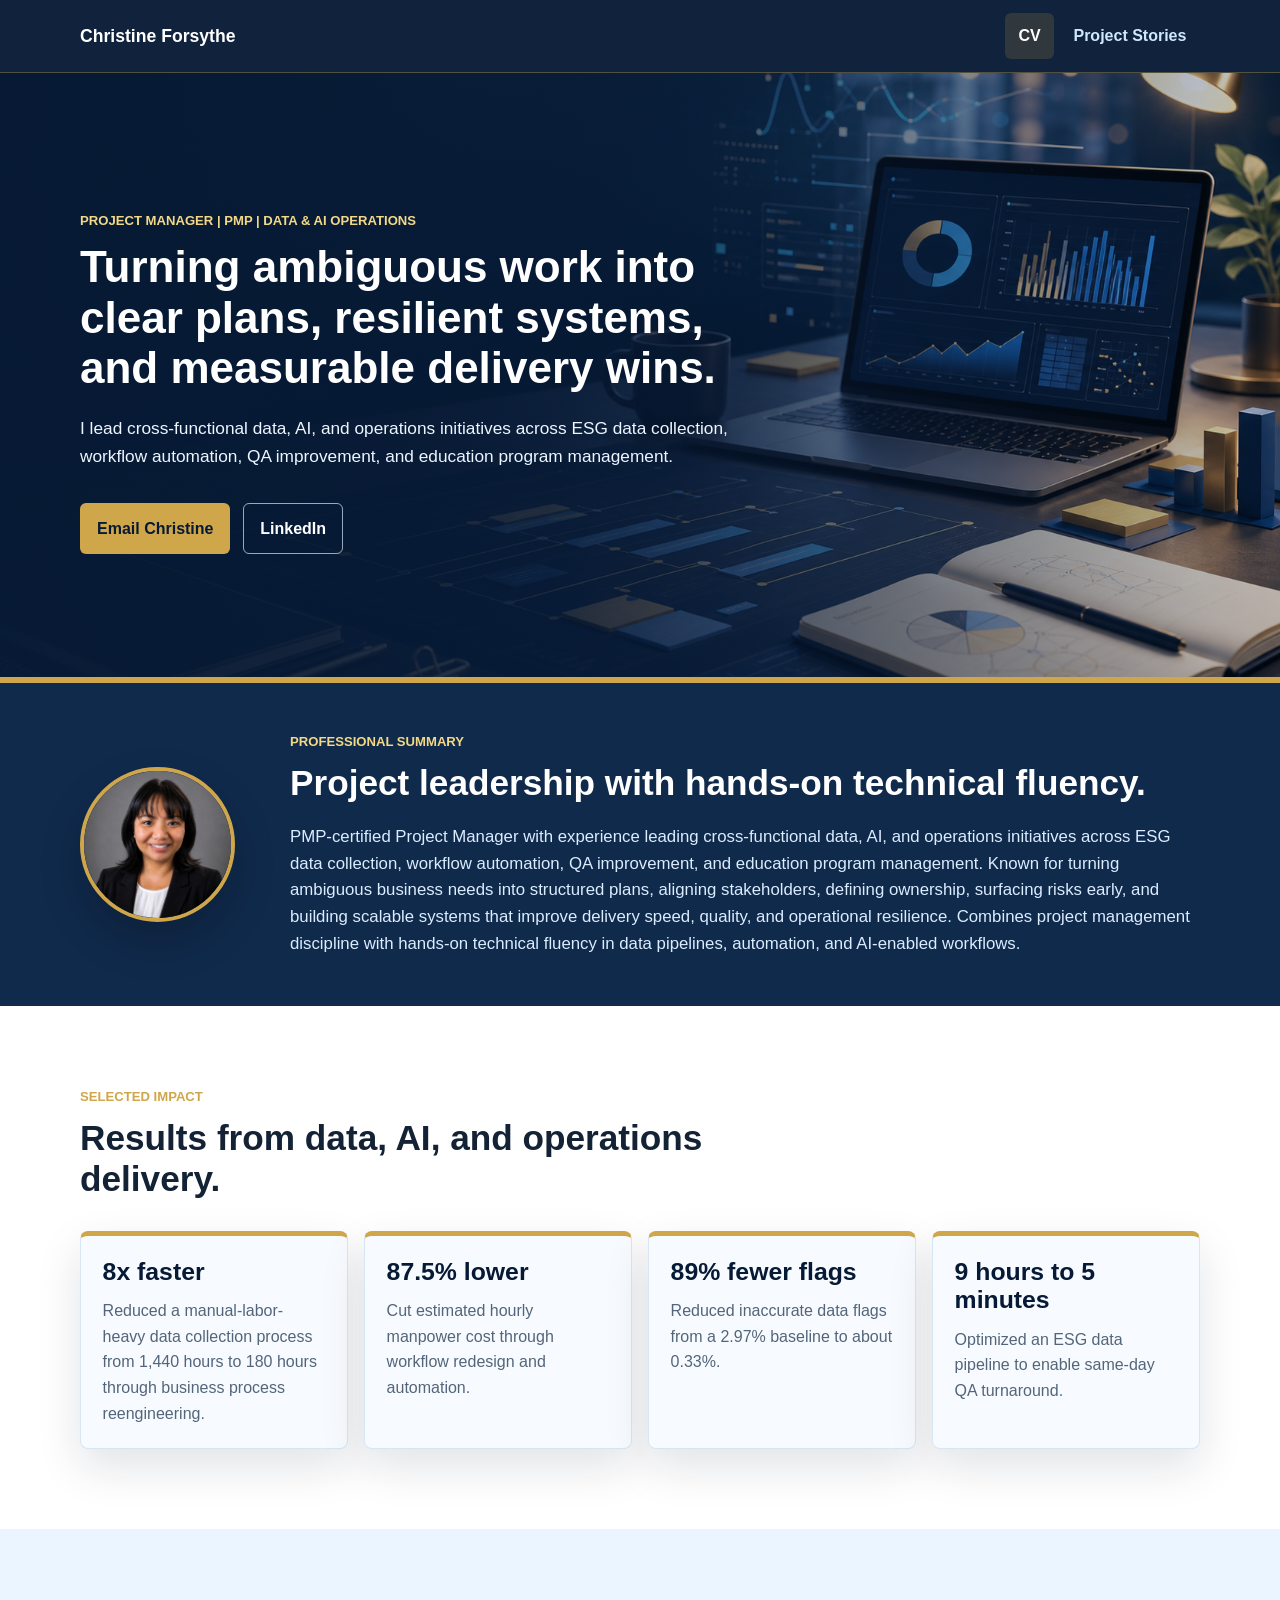
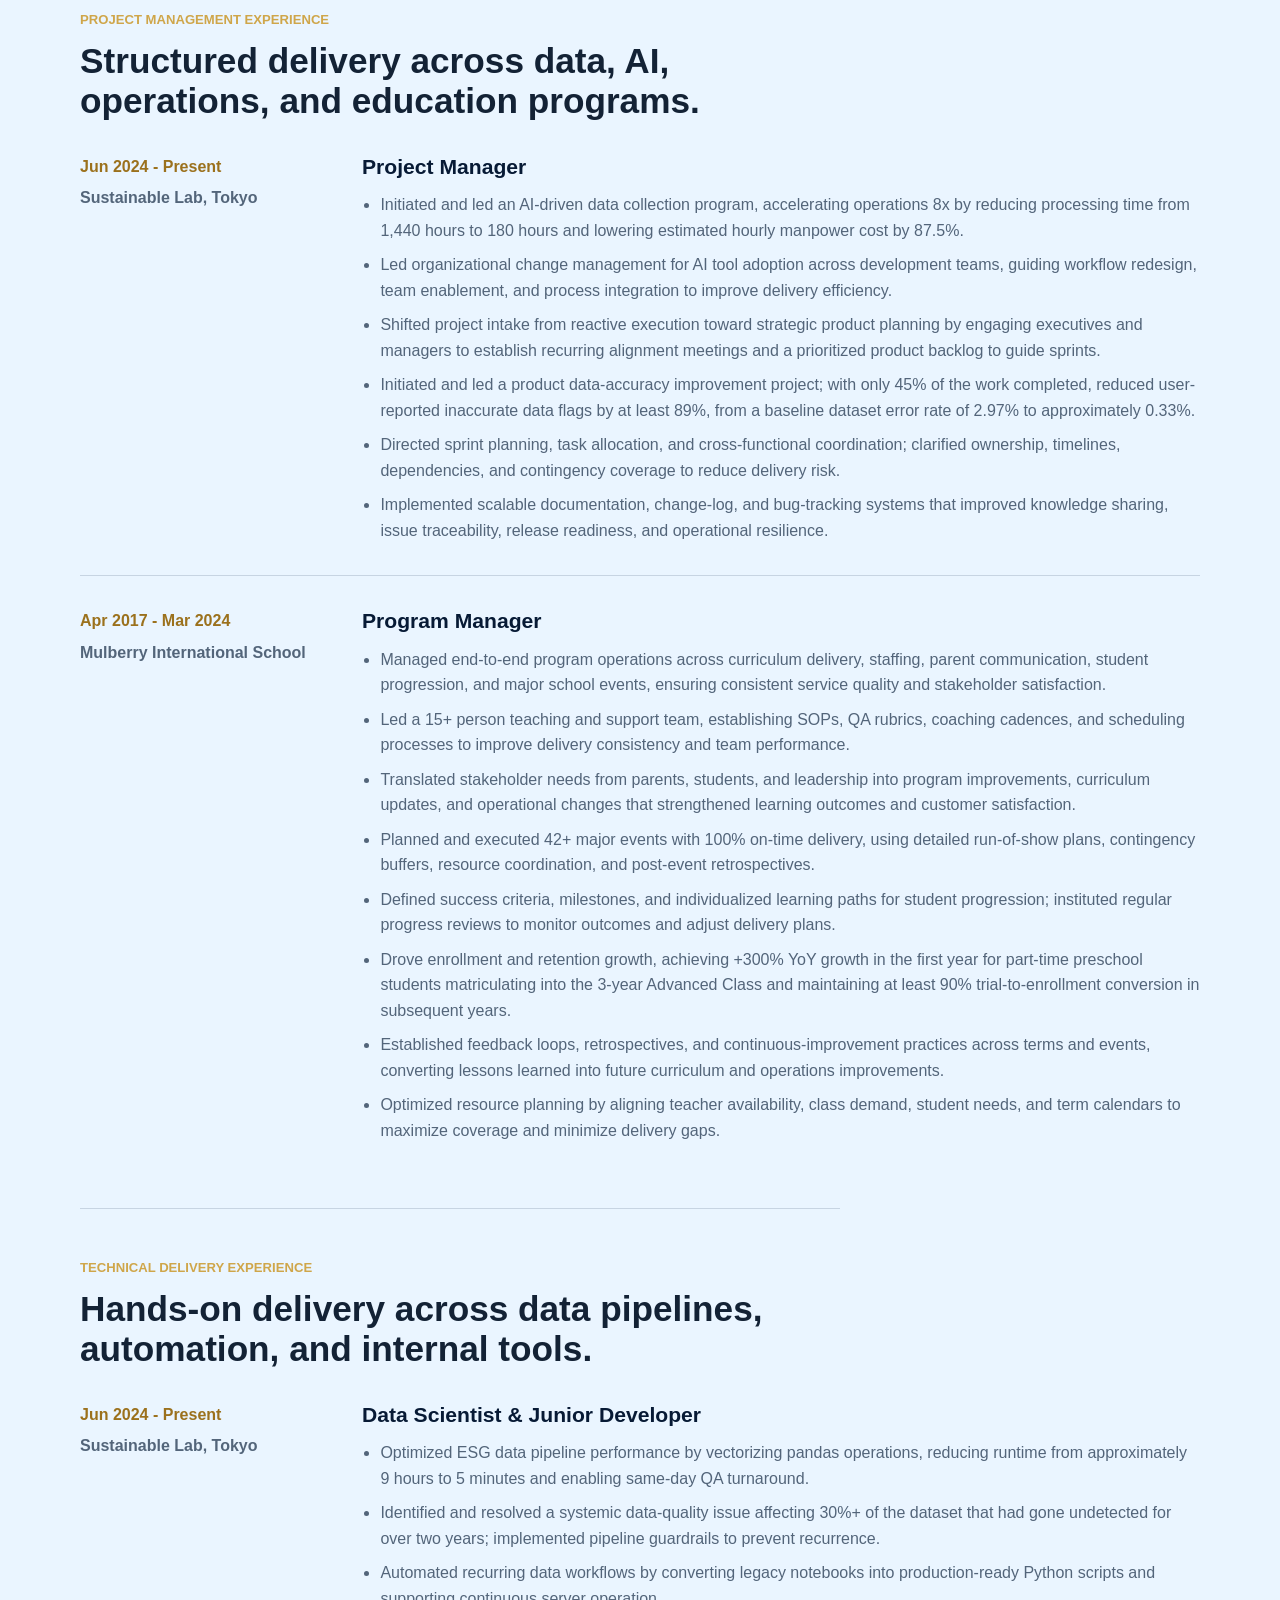
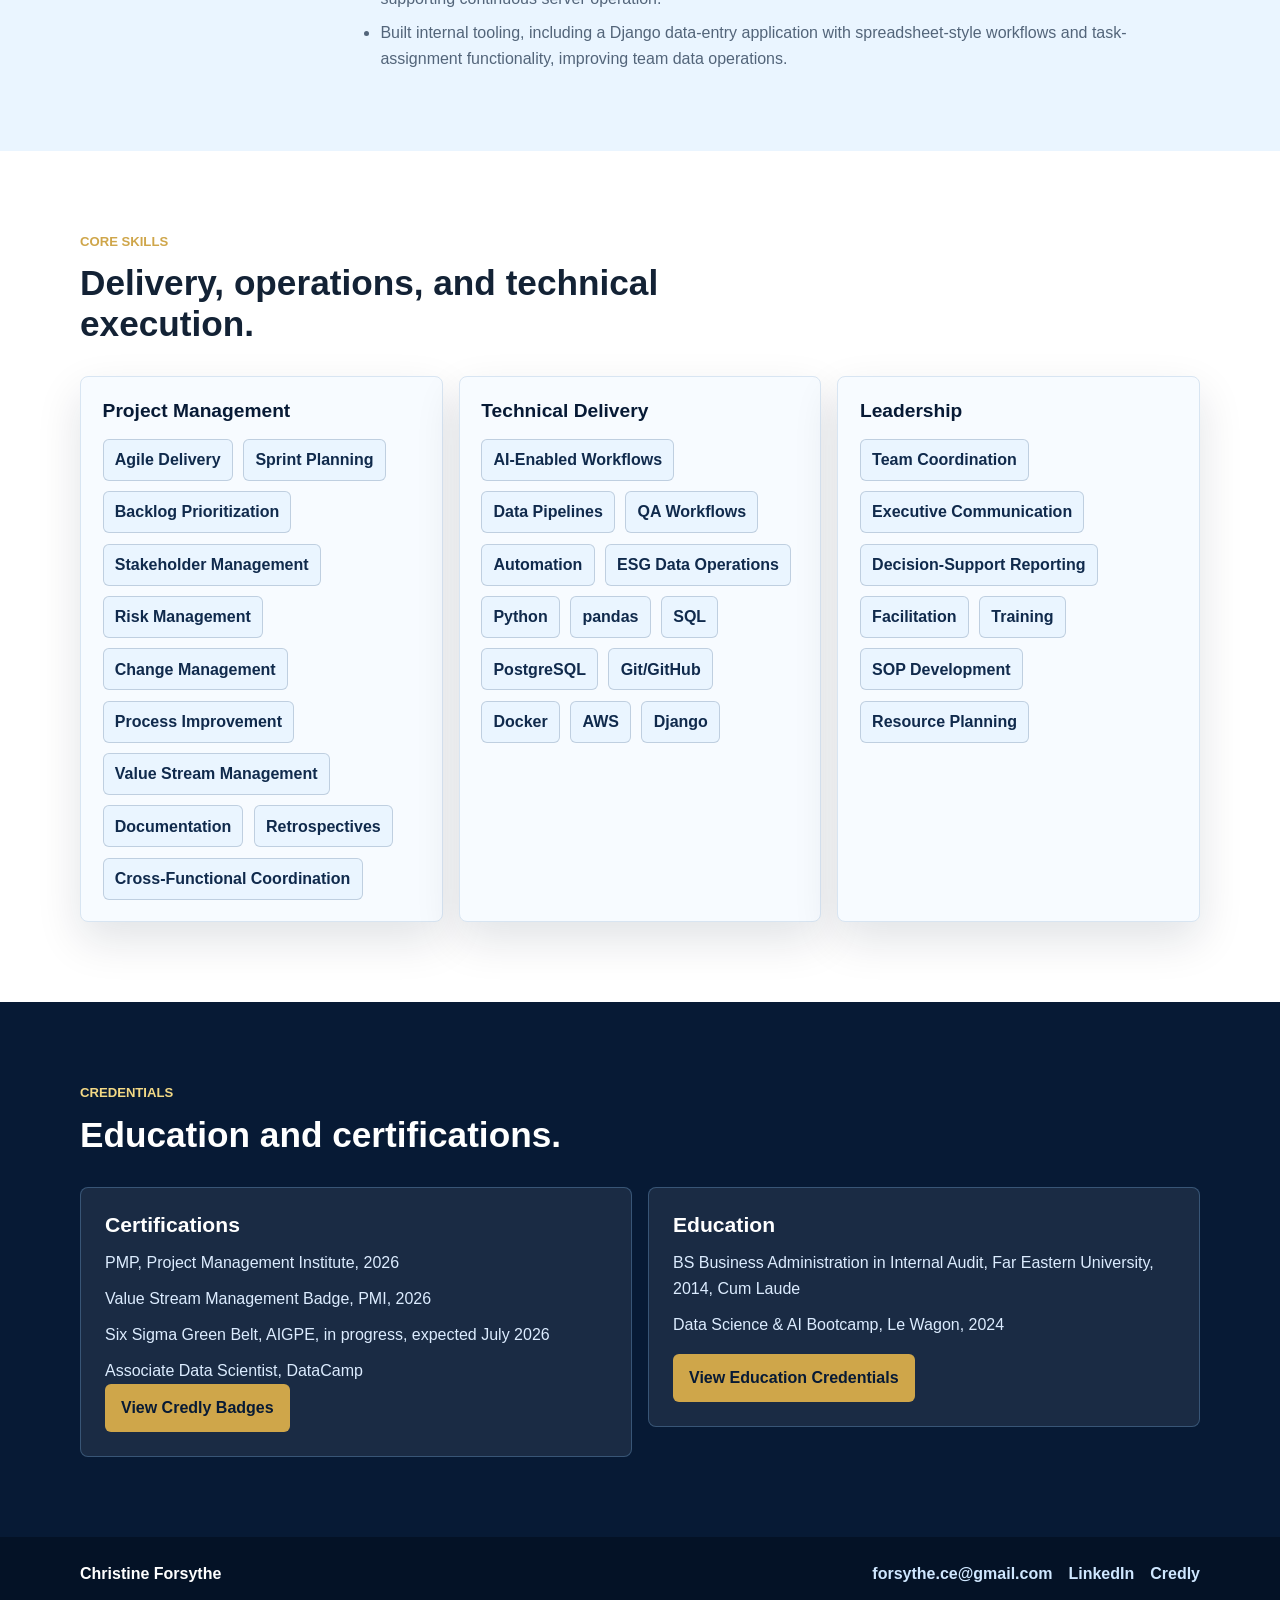
==== index.html @ 256f0108 "Add portfolio site" ====
<!doctype html>
<html lang="en">
  <head>
    <meta charset="utf-8">
    <meta name="viewport" content="width=device-width, initial-scale=1">
    <title>Christine Forsythe | Project Manager</title>
    <meta
      name="description"
      content="Christine Forsythe is a PMP-certified Project Manager focused on data, AI operations, process improvement, and cross-functional delivery."
    >
    <link rel="stylesheet" href="styles.css">
  </head>
  <body>
    <a class="skip-link" href="#main">Skip to content</a>

    <header class="site-header">
      <nav class="nav-shell" aria-label="Primary navigation">
        <a class="brand" href="index.html">Christine Forsythe</a>
        <div class="nav-links">
          <a href="index.html" aria-current="page">CV</a>
          <a href="stories.html">Project Stories</a>
        </div>
      </nav>
    </header>

    <main id="main">
      <section class="hero hero-home" aria-label="Christine Forsythe portfolio introduction">
        <div class="hero-content">
          <p class="eyebrow">Project Manager | PMP | Data &amp; AI Operations</p>
          <h1>Turning ambiguous work into clear plans, resilient systems, and measurable delivery wins.</h1>
          <p class="hero-copy">
            I lead cross-functional data, AI, and operations initiatives across ESG data collection,
            workflow automation, QA improvement, and education program management.
          </p>
          <div class="hero-actions" aria-label="Contact links">
            <a class="button button-gold" href="https://mail.google.com/mail/?view=cm&amp;fs=1&amp;to=forsythe.ce@gmail.com" target="_blank" rel="noopener">Email Christine</a>
            <a class="button button-light" href="https://www.linkedin.com/in/christine-forsythe" target="_blank" rel="noopener">LinkedIn</a>
          </div>
        </div>
      </section>

      <section class="summary-band">
        <div class="section-inner summary-grid">
          <div class="profile-photo-wrap">
            <img
              class="profile-photo"
              src="assets/christine-forsythe-headshot.jpg"
              alt="Christine Forsythe headshot"
              width="1200"
              height="1200"
            >
          </div>
          <div>
            <p class="section-kicker">Professional Summary</p>
            <h2>Project leadership with hands-on technical fluency.</h2>
          </div>
          <p>
            PMP-certified Project Manager with experience leading cross-functional data, AI, and
            operations initiatives across ESG data collection, workflow automation, QA improvement,
            and education program management. Known for turning ambiguous business needs into
            structured plans, aligning stakeholders, defining ownership, surfacing risks early, and
            building scalable systems that improve delivery speed, quality, and operational
            resilience. Combines project management discipline with hands-on technical fluency in
            data pipelines, automation, and AI-enabled workflows.
          </p>
        </div>
      </section>

      <section class="section-block" aria-labelledby="impact-heading">
        <div class="section-inner">
          <div class="section-heading">
            <p class="section-kicker">Selected Impact</p>
            <h2 id="impact-heading">Results from data, AI, and operations delivery.</h2>
          </div>

          <dl class="metric-grid">
            <div class="metric-card">
              <dt>8x faster</dt>
              <dd>Reduced a manual-labor-heavy data collection process from 1,440 hours to 180 hours through business process reengineering.</dd>
            </div>
            <div class="metric-card">
              <dt>87.5% lower</dt>
              <dd>Cut estimated hourly manpower cost through workflow redesign and automation.</dd>
            </div>
            <div class="metric-card">
              <dt>89% fewer flags</dt>
              <dd>Reduced inaccurate data flags from a 2.97% baseline to about 0.33%.</dd>
            </div>
            <div class="metric-card">
              <dt>9 hours to 5 minutes</dt>
              <dd>Optimized an ESG data pipeline to enable same-day QA turnaround.</dd>
            </div>
          </dl>
        </div>
      </section>

      <section class="section-block section-blue" aria-labelledby="project-management-experience-heading">
        <div class="section-inner">
          <div class="section-heading">
            <p class="section-kicker">Project Management Experience</p>
            <h2 id="project-management-experience-heading">Structured delivery across data, AI, operations, and education programs.</h2>
          </div>

          <div class="timeline">
            <article class="role">
              <div class="role-meta">
                <p>Jun 2024 - Present</p>
                <span>Sustainable Lab, Tokyo</span>
              </div>
              <div class="role-body">
                <h3>Project Manager</h3>
                <ul>
                  <li>Initiated and led an AI-driven data collection program, accelerating operations 8x by reducing processing time from 1,440 hours to 180 hours and lowering estimated hourly manpower cost by 87.5%.</li>
                  <li>Led organizational change management for AI tool adoption across development teams, guiding workflow redesign, team enablement, and process integration to improve delivery efficiency.</li>
                  <li>Shifted project intake from reactive execution toward strategic product planning by engaging executives and managers to establish recurring alignment meetings and a prioritized product backlog to guide sprints.</li>
                  <li>Initiated and led a product data-accuracy improvement project; with only 45% of the work completed, reduced user-reported inaccurate data flags by at least 89%, from a baseline dataset error rate of 2.97% to approximately 0.33%.</li>
                  <li>Directed sprint planning, task allocation, and cross-functional coordination; clarified ownership, timelines, dependencies, and contingency coverage to reduce delivery risk.</li>
                  <li>Implemented scalable documentation, change-log, and bug-tracking systems that improved knowledge sharing, issue traceability, release readiness, and operational resilience.</li>
                </ul>
              </div>
            </article>

            <article class="role">
              <div class="role-meta">
                <p>Apr 2017 - Mar 2024</p>
                <span>Mulberry International School</span>
              </div>
              <div class="role-body">
                <h3>Program Manager</h3>
                <ul>
                  <li>Managed end-to-end program operations across curriculum delivery, staffing, parent communication, student progression, and major school events, ensuring consistent service quality and stakeholder satisfaction.</li>
                  <li>Led a 15+ person teaching and support team, establishing SOPs, QA rubrics, coaching cadences, and scheduling processes to improve delivery consistency and team performance.</li>
                  <li>Translated stakeholder needs from parents, students, and leadership into program improvements, curriculum updates, and operational changes that strengthened learning outcomes and customer satisfaction.</li>
                  <li>Planned and executed 42+ major events with 100% on-time delivery, using detailed run-of-show plans, contingency buffers, resource coordination, and post-event retrospectives.</li>
                  <li>Defined success criteria, milestones, and individualized learning paths for student progression; instituted regular progress reviews to monitor outcomes and adjust delivery plans.</li>
                  <li>Drove enrollment and retention growth, achieving +300% YoY growth in the first year for part-time preschool students matriculating into the 3-year Advanced Class and maintaining at least 90% trial-to-enrollment conversion in subsequent years.</li>
                  <li>Established feedback loops, retrospectives, and continuous-improvement practices across terms and events, converting lessons learned into future curriculum and operations improvements.</li>
                  <li>Optimized resource planning by aligning teacher availability, class demand, student needs, and term calendars to maximize coverage and minimize delivery gaps.</li>
                </ul>
              </div>
            </article>
          </div>

          <div class="section-heading experience-subheading">
            <p class="section-kicker">Technical Delivery Experience</p>
            <h2 id="technical-delivery-experience-heading">Hands-on delivery across data pipelines, automation, and internal tools.</h2>
          </div>

          <div class="timeline">
            <article class="role">
              <div class="role-meta">
                <p>Jun 2024 - Present</p>
                <span>Sustainable Lab, Tokyo</span>
              </div>
              <div class="role-body">
                <h3>Data Scientist &amp; Junior Developer</h3>
                <ul>
                  <li>Optimized ESG data pipeline performance by vectorizing pandas operations, reducing runtime from approximately 9 hours to 5 minutes and enabling same-day QA turnaround.</li>
                  <li>Identified and resolved a systemic data-quality issue affecting 30%+ of the dataset that had gone undetected for over two years; implemented pipeline guardrails to prevent recurrence.</li>
                  <li>Automated recurring data workflows by converting legacy notebooks into production-ready Python scripts and supporting continuous server operation.</li>
                  <li>Built internal tooling, including a Django data-entry application with spreadsheet-style workflows and task-assignment functionality, improving team data operations.</li>
                </ul>
              </div>
            </article>
          </div>
        </div>
      </section>

      <section class="section-block" aria-labelledby="skills-heading">
        <div class="section-inner">
          <div class="section-heading">
            <p class="section-kicker">Core Skills</p>
            <h2 id="skills-heading">Delivery, operations, and technical execution.</h2>
          </div>

          <div class="skill-category-grid">
            <article class="skill-category">
              <h3>Project Management</h3>
              <div class="skill-cloud" aria-label="Project management skills">
                <span>Agile Delivery</span>
                <span>Sprint Planning</span>
                <span>Backlog Prioritization</span>
                <span>Stakeholder Management</span>
                <span>Risk Management</span>
                <span>Change Management</span>
                <span>Process Improvement</span>
                <span>Value Stream Management</span>
                <span>Documentation</span>
                <span>Retrospectives</span>
                <span>Cross-Functional Coordination</span>
              </div>
            </article>

            <article class="skill-category">
              <h3>Technical Delivery</h3>
              <div class="skill-cloud" aria-label="Technical delivery skills">
                <span>AI-Enabled Workflows</span>
                <span>Data Pipelines</span>
                <span>QA Workflows</span>
                <span>Automation</span>
                <span>ESG Data Operations</span>
                <span>Python</span>
                <span>pandas</span>
                <span>SQL</span>
                <span>PostgreSQL</span>
                <span>Git/GitHub</span>
                <span>Docker</span>
                <span>AWS</span>
                <span>Django</span>
              </div>
            </article>

            <article class="skill-category">
              <h3>Leadership</h3>
              <div class="skill-cloud" aria-label="Leadership skills">
                <span>Team Coordination</span>
                <span>Executive Communication</span>
                <span>Decision-Support Reporting</span>
                <span>Facilitation</span>
                <span>Training</span>
                <span>SOP Development</span>
                <span>Resource Planning</span>
              </div>
            </article>
          </div>
        </div>
      </section>

      <section class="section-block credentials" aria-labelledby="credentials-heading">
        <div class="section-inner">
          <div class="section-heading">
            <p class="section-kicker">Credentials</p>
            <h2 id="credentials-heading">Education and certifications.</h2>
          </div>
          <div class="credential-grid">
            <article>
              <h3>Certifications</h3>
              <p>PMP, Project Management Institute, 2026</p>
              <p>Value Stream Management Badge, PMI, 2026</p>
              <p>Six Sigma Green Belt, AIGPE, in progress, expected July 2026</p>
              <p>Associate Data Scientist, DataCamp</p>
              <a class="credential-action" href="https://www.credly.com/users/christine-elizabeth-forsythe/badges#credly">View Credly Badges</a>
            </article>
            <article>
              <h3>Education</h3>
              <p>BS Business Administration in Internal Audit, Far Eastern University, 2014, Cum Laude</p>
              <p>Data Science &amp; AI Bootcamp, Le Wagon, 2024</p>

              <details class="credential-documents">
                <summary>View Education Credentials</summary>
                <div class="credential-document-grid">
                  <article class="credential-document">
                    <h3>Far Eastern University Diploma</h3>
                    <img
                      class="credential-image"
                      src="assets/education/far-eastern-university-diploma.jpg"
                      alt="Far Eastern University diploma"
                    >
                    <a href="assets/education/far-eastern-university-diploma.pdf">Open university diploma</a>
                  </article>
                  <article class="credential-document">
                    <h3>Le Wagon Diploma</h3>
                    <img
                      class="credential-image"
                      src="assets/education/le-wagon-diploma.jpg"
                      alt="Le Wagon diploma"
                    >
                    <a href="assets/education/le-wagon-diploma.jpg">Open Le Wagon diploma</a>
                  </article>
                </div>
              </details>
            </article>
          </div>
        </div>
      </section>
    </main>

    <footer class="site-footer">
      <div class="section-inner footer-inner">
        <p>Christine Forsythe</p>
        <div>
          <a href="https://mail.google.com/mail/?view=cm&amp;fs=1&amp;to=forsythe.ce@gmail.com" target="_blank" rel="noopener">forsythe.ce@gmail.com</a>
          <a href="https://www.linkedin.com/in/christine-forsythe" target="_blank" rel="noopener">LinkedIn</a>
          <a href="https://www.credly.com/users/christine-elizabeth-forsythe/badges#credly" target="_blank" rel="noopener">Credly</a>
        </div>
      </div>
    </footer>
  </body>
</html>
---- styles.css ----
:root {
  --navy: #071a35;
  --navy-2: #102a4c;
  --navy-3: #173a63;
  --blue: #cfe7ff;
  --blue-2: #eaf5ff;
  --blue-3: #7fb7e8;
  --gold: #cfa64a;
  --gold-dark: #9b711d;
  --gold-2: #f3d985;
  --ink: #132235;
  --muted: #53657a;
  --line: #d8e5f2;
  --paper: #f7fbff;
  --white: #ffffff;
  --shadow: 0 18px 45px rgba(7, 26, 53, 0.12);
}

* {
  box-sizing: border-box;
}

html {
  scroll-behavior: smooth;
}

body {
  margin: 0;
  background: var(--paper);
  color: var(--ink);
  font-family: "Segoe UI", Arial, sans-serif;
  line-height: 1.6;
}

a {
  color: inherit;
}

.skip-link {
  position: absolute;
  left: 1rem;
  top: -4rem;
  z-index: 20;
  background: var(--gold);
  color: var(--navy);
  padding: 0.65rem 0.9rem;
  border-radius: 6px;
  font-weight: 700;
}

.skip-link:focus {
  top: 1rem;
}

.site-header {
  position: sticky;
  top: 0;
  z-index: 10;
  background: rgba(7, 26, 53, 0.96);
  border-bottom: 1px solid rgba(207, 166, 74, 0.35);
  backdrop-filter: blur(12px);
}

.nav-shell {
  width: min(1120px, calc(100% - 2rem));
  min-height: 72px;
  margin: 0 auto;
  display: flex;
  align-items: center;
  justify-content: space-between;
  gap: 1rem;
}

.brand,
.nav-links a {
  color: var(--white);
  text-decoration: none;
}

.brand {
  font-size: 1.1rem;
  font-weight: 800;
}

.nav-links {
  display: flex;
  align-items: center;
  gap: 0.35rem;
}

.nav-links a {
  min-height: 42px;
  display: inline-flex;
  align-items: center;
  padding: 0.65rem 0.85rem;
  border-radius: 6px;
  color: var(--blue);
  font-weight: 700;
}

.nav-links a:hover,
.nav-links a:focus,
.nav-links a[aria-current="page"] {
  background: rgba(207, 166, 74, 0.17);
  color: var(--white);
  outline: none;
}

.hero {
  position: relative;
  display: flex;
  align-items: center;
  min-height: 610px;
  background-image:
    linear-gradient(90deg, rgba(7, 26, 53, 0.98) 0%, rgba(7, 26, 53, 0.88) 43%, rgba(7, 26, 53, 0.2) 100%),
    url("assets/hero-operations-portfolio.png");
  background-size: cover;
  background-position: center;
  overflow: hidden;
}

.hero::after {
  content: "";
  position: absolute;
  left: 0;
  right: 0;
  bottom: 0;
  height: 6px;
  background: var(--gold);
}

.hero-content {
  position: relative;
  width: min(1120px, calc(100% - 2rem));
  margin: 0 auto;
  padding: 6rem 0 5.5rem;
  color: var(--white);
}

.hero-content > * {
  max-width: 700px;
}

.hero-stories {
  min-height: 480px;
}

.eyebrow,
.section-kicker,
.story-label {
  margin: 0 0 0.7rem;
  color: var(--gold-2);
  font-size: 0.82rem;
  font-weight: 800;
  letter-spacing: 0;
  text-transform: uppercase;
}

.hero h1 {
  margin: 0;
  font-size: 2.75rem;
  line-height: 1.15;
  letter-spacing: 0;
}

.hero-copy {
  margin: 1.35rem 0 0;
  color: #edf6ff;
  font-size: 1.08rem;
}

.hero-actions {
  display: flex;
  flex-wrap: wrap;
  gap: 0.8rem;
  margin-top: 2rem;
}

.button {
  min-height: 48px;
  display: inline-flex;
  align-items: center;
  justify-content: center;
  border: 1px solid transparent;
  border-radius: 6px;
  padding: 0.75rem 1rem;
  text-decoration: none;
  font-weight: 800;
}

.button-gold {
  background: var(--gold);
  color: var(--navy);
}

.button-light {
  border-color: rgba(207, 231, 255, 0.7);
  color: var(--white);
}

.button:hover,
.button:focus {
  transform: translateY(-1px);
  box-shadow: 0 14px 28px rgba(0, 0, 0, 0.2);
  outline: none;
}

.section-inner {
  width: min(1120px, calc(100% - 2rem));
  margin: 0 auto;
}

.summary-band {
  background: var(--navy-2);
  color: var(--white);
}

.two-column {
  display: grid;
  grid-template-columns: minmax(0, 0.85fr) minmax(0, 1.15fr);
  gap: 2.5rem;
  align-items: start;
}

.summary-grid {
  display: grid;
  grid-template-columns: 170px minmax(0, 1fr);
  column-gap: 2.5rem;
  row-gap: 1.25rem;
  align-items: start;
  padding: 3rem 0;
}

.profile-photo-wrap {
  grid-row: 1 / 3;
  align-self: center;
}

.profile-photo {
  width: 155px;
  height: 155px;
  display: block;
  border: 4px solid var(--gold);
  border-radius: 50%;
  box-shadow: 0 20px 40px rgba(0, 0, 0, 0.22);
  object-fit: cover;
  object-position: center 38%;
}

.summary-grid h2,
.section-heading h2,
.two-column h2 {
  margin: 0;
  color: inherit;
  font-size: 2.2rem;
  line-height: 1.15;
  letter-spacing: 0;
}

.summary-grid p:last-child {
  grid-column: 2;
  margin: 0;
  color: #dcecff;
  font-size: 1.05rem;
}

.section-block {
  padding: 5rem 0;
  background: var(--white);
}

.section-blue {
  background: var(--blue-2);
}

.section-heading {
  max-width: 760px;
  margin-bottom: 2rem;
}

.section-heading-compact {
  margin-bottom: 1rem;
}

.section-heading .section-kicker,
.two-column .section-kicker {
  color: var(--gold);
}

.experience-subheading {
  margin-top: 4rem;
  padding-top: 3rem;
  border-top: 1px solid rgba(16, 42, 76, 0.16);
}

.metric-grid {
  display: grid;
  grid-template-columns: repeat(4, minmax(0, 1fr));
  gap: 1rem;
  margin: 0;
}

.metric-card {
  min-height: 210px;
  padding: 1.35rem;
  background: var(--paper);
  border: 1px solid var(--line);
  border-top: 5px solid var(--gold);
  border-radius: 8px;
  box-shadow: var(--shadow);
}

.metric-card dt {
  margin-bottom: 0.75rem;
  color: var(--navy);
  font-size: 1.55rem;
  font-weight: 850;
  line-height: 1.15;
}

.metric-card dd {
  margin: 0;
  color: var(--muted);
}

.timeline {
  display: grid;
  gap: 2rem;
}

.role {
  display: grid;
  grid-template-columns: 250px minmax(0, 1fr);
  gap: 2rem;
  padding-bottom: 2rem;
  border-bottom: 1px solid rgba(16, 42, 76, 0.16);
}

.role:last-child {
  padding-bottom: 0;
  border-bottom: 0;
}

.role-meta p {
  margin: 0;
  color: var(--gold-dark);
  font-weight: 850;
}

.role-meta span {
  display: block;
  margin-top: 0.35rem;
  color: var(--muted);
  font-weight: 700;
}

.role-body h3,
.credential-grid h3,
.story-card h3,
.approach-list h3 {
  margin: 0 0 0.75rem;
  color: var(--navy);
  font-size: 1.32rem;
  line-height: 1.25;
  letter-spacing: 0;
}

.role-body ul {
  margin: 0;
  padding-left: 1.15rem;
  color: var(--muted);
}

.role-body li + li {
  margin-top: 0.55rem;
}

.skill-cloud {
  display: flex;
  flex-wrap: wrap;
  gap: 0.65rem;
}

.skill-category-grid {
  display: grid;
  grid-template-columns: repeat(3, minmax(0, 1fr));
  gap: 1rem;
}

.skill-category {
  border: 1px solid var(--line);
  border-radius: 8px;
  background: var(--paper);
  padding: 1.35rem;
  box-shadow: var(--shadow);
}

.skill-category h3 {
  margin: 0 0 1rem;
  color: var(--navy);
  font-size: 1.2rem;
  line-height: 1.25;
}

.skill-cloud span {
  display: inline-flex;
  align-items: center;
  min-height: 38px;
  padding: 0.45rem 0.7rem;
  border: 1px solid rgba(23, 58, 99, 0.2);
  border-radius: 6px;
  background: var(--blue-2);
  color: var(--navy-2);
  font-weight: 750;
}

.credentials {
  background: var(--navy);
  color: var(--white);
}

.credentials .section-kicker {
  color: var(--gold-2);
}

.credential-grid {
  display: grid;
  grid-template-columns: repeat(2, minmax(0, 1fr));
  align-items: start;
  gap: 1rem;
}

.credential-grid > article,
.story-card,
.approach-list article {
  border: 1px solid rgba(127, 183, 232, 0.3);
  border-radius: 8px;
  background: rgba(255, 255, 255, 0.08);
  padding: 1.5rem;
}

.credential-grid h3 {
  color: var(--white);
}

.credential-grid p {
  margin: 0;
  color: #dcecff;
}

.credential-grid p + p {
  margin-top: 0.65rem;
}

.credential-documents {
  margin-top: 1rem;
}

.credential-documents summary,
.credential-action {
  width: fit-content;
  min-height: 46px;
  display: inline-flex;
  align-items: center;
  justify-content: center;
  border-radius: 6px;
  background: var(--gold);
  color: var(--navy);
  padding: 0.7rem 1rem;
  font-weight: 850;
  text-decoration: none;
}

.credential-documents summary {
  cursor: pointer;
  list-style: none;
}

.credential-documents summary::-webkit-details-marker {
  display: none;
}

.credential-documents summary:hover,
.credential-documents summary:focus,
.credential-action:hover,
.credential-action:focus {
  background: var(--gold-2);
  color: var(--navy);
  outline: none;
}

.credential-document-grid {
  display: grid;
  grid-template-columns: 1fr;
  gap: 1rem;
  margin-top: 1rem;
}

.credential-document {
  border: 1px solid rgba(127, 183, 232, 0.35);
  border-radius: 8px;
  background: var(--white);
  padding: 1rem;
  color: var(--ink);
}

.credential-document h3 {
  margin: 0 0 0.85rem;
  color: var(--navy);
  font-size: 1.1rem;
}

.credential-image {
  width: 100%;
  height: 360px;
  display: block;
  border: 1px solid var(--line);
  border-radius: 6px;
  background: var(--paper);
}

.credential-image {
  object-fit: contain;
}

.credential-document a {
  display: inline-flex;
  margin-top: 0.75rem;
  color: var(--navy-3);
  font-weight: 800;
  text-decoration: none;
}

.credential-document a:hover,
.credential-document a:focus {
  color: var(--gold-dark);
  text-decoration: underline;
  outline: none;
}

.story-list {
  display: grid;
  gap: 1.25rem;
}

.case-story-layout {
  display: grid;
  grid-template-columns: 270px minmax(0, 1fr);
  gap: 1.5rem;
  align-items: start;
}

.story-toc {
  position: sticky;
  top: 96px;
  border-left: 4px solid var(--gold);
  background: var(--paper);
  padding: 1rem;
}

.story-toc nav {
  display: grid;
  gap: 0.35rem;
}

.story-toc a {
  display: block;
  border-radius: 6px;
  color: var(--navy-2);
  padding: 0.6rem 0.65rem;
  text-decoration: none;
  font-weight: 800;
  line-height: 1.25;
}

.story-toc a:hover,
.story-toc a:focus {
  background: var(--blue-2);
  color: var(--navy);
  outline: none;
}

.story-card {
  background: var(--white);
  border-color: var(--line);
  box-shadow: var(--shadow);
  scroll-margin-top: 96px;
}

.story-card-header {
  margin-bottom: 1.2rem;
  padding-bottom: 1rem;
  border-bottom: 1px solid var(--line);
}

.story-card .story-label {
  color: var(--gold);
}

.story-columns {
  display: grid;
  grid-template-columns: repeat(3, minmax(0, 1fr));
  gap: 1.25rem;
}

.story-columns h4 {
  margin: 0 0 0.35rem;
  color: var(--navy-3);
  font-size: 0.98rem;
}

.story-columns p,
.approach-list p {
  margin: 0;
  color: var(--muted);
}

.approach-list {
  display: grid;
  gap: 1rem;
}

.approach-list article {
  background: var(--white);
  border-color: var(--line);
}

.site-footer {
  background: #041226;
  color: var(--white);
  padding: 1.5rem 0;
}

.footer-inner {
  display: flex;
  align-items: center;
  justify-content: space-between;
  gap: 1rem;
}

.footer-inner p {
  margin: 0;
  font-weight: 850;
}

.footer-inner div {
  display: flex;
  flex-wrap: wrap;
  gap: 1rem;
}

.footer-inner a {
  color: var(--blue);
  text-decoration: none;
  font-weight: 700;
}

.footer-inner a:hover,
.footer-inner a:focus {
  color: var(--gold-2);
  outline: none;
}

@media (max-width: 920px) {
  .hero {
    min-height: 560px;
    background-image:
      linear-gradient(90deg, rgba(7, 26, 53, 0.97) 0%, rgba(7, 26, 53, 0.82) 65%, rgba(7, 26, 53, 0.55) 100%),
      url("assets/hero-operations-portfolio.png");
  }

  .hero h1 {
    font-size: 2.15rem;
  }

  .hero-copy {
    font-size: 1rem;
  }

  .summary-grid,
  .two-column,
  .role,
  .story-columns,
  .case-story-layout {
    grid-template-columns: 1fr;
  }

  .story-toc {
    position: static;
  }

  .profile-photo {
    width: 140px;
    height: 140px;
  }

  .profile-photo-wrap {
    grid-row: auto;
  }

  .summary-grid p:last-child {
    grid-column: auto;
  }

  .metric-grid,
  .credential-grid,
  .skill-category-grid {
    grid-template-columns: repeat(2, minmax(0, 1fr));
  }

  .role {
    gap: 0.8rem;
  }
}

@media (max-width: 640px) {
  .nav-shell {
    min-height: auto;
    padding: 0.75rem 0;
    align-items: flex-start;
    flex-direction: column;
  }

  .nav-links {
    width: 100%;
  }

  .nav-links a {
    flex: 1;
    justify-content: center;
    padding-left: 0.5rem;
    padding-right: 0.5rem;
    text-align: center;
  }

  .hero {
    min-height: 0;
  }

  .hero-content {
    padding: 4.5rem 0 4rem;
  }

  .hero h1 {
    font-size: 1.8rem;
  }

  .hero-actions,
  .footer-inner {
    align-items: stretch;
    flex-direction: column;
  }

  .button {
    width: 100%;
  }

  .section-block {
    padding: 3.5rem 0;
  }

  .summary-grid {
    padding: 2.5rem 0;
  }

  .profile-photo-wrap {
    justify-self: center;
  }

  .summary-grid h2,
  .section-heading h2,
  .two-column h2 {
    font-size: 1.7rem;
  }

  .metric-grid,
  .credential-grid,
  .skill-category-grid {
    grid-template-columns: 1fr;
  }

  .metric-card {
    min-height: 0;
  }

  .credential-image {
    height: 300px;
  }
}
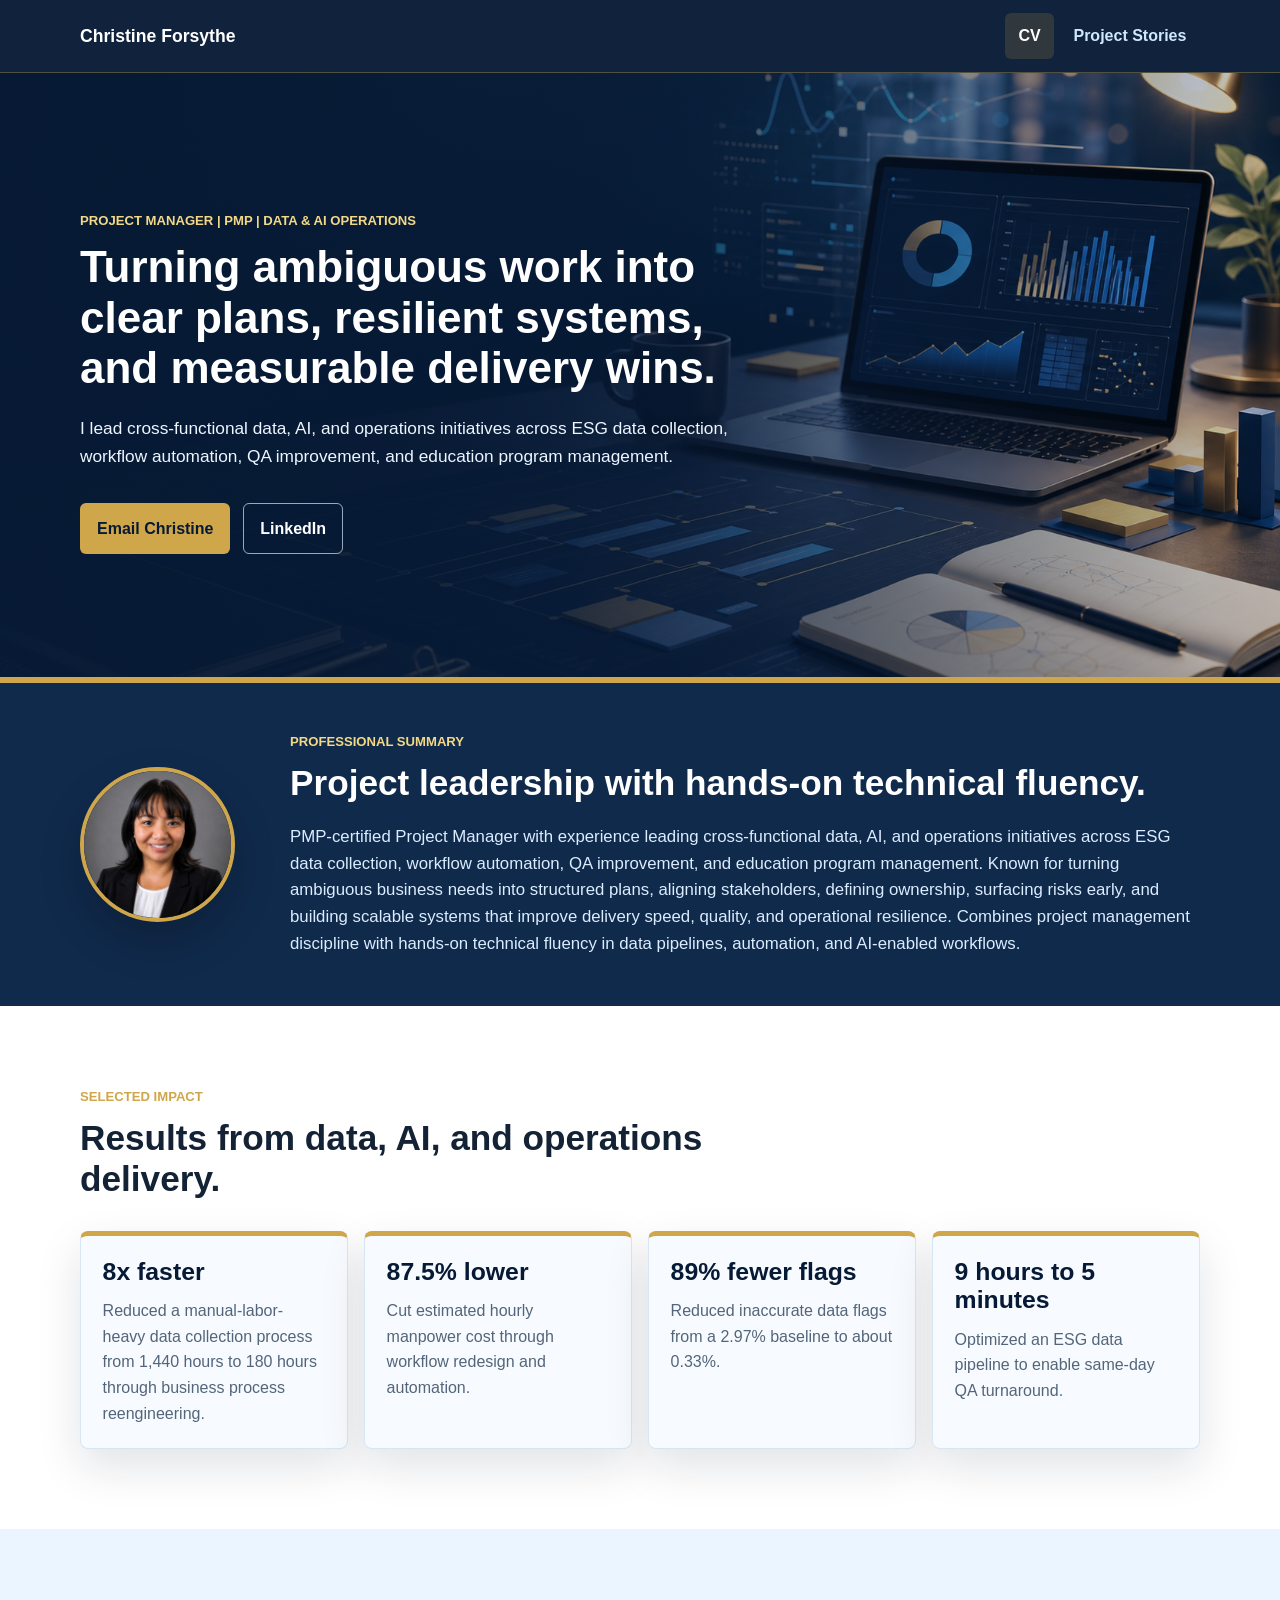
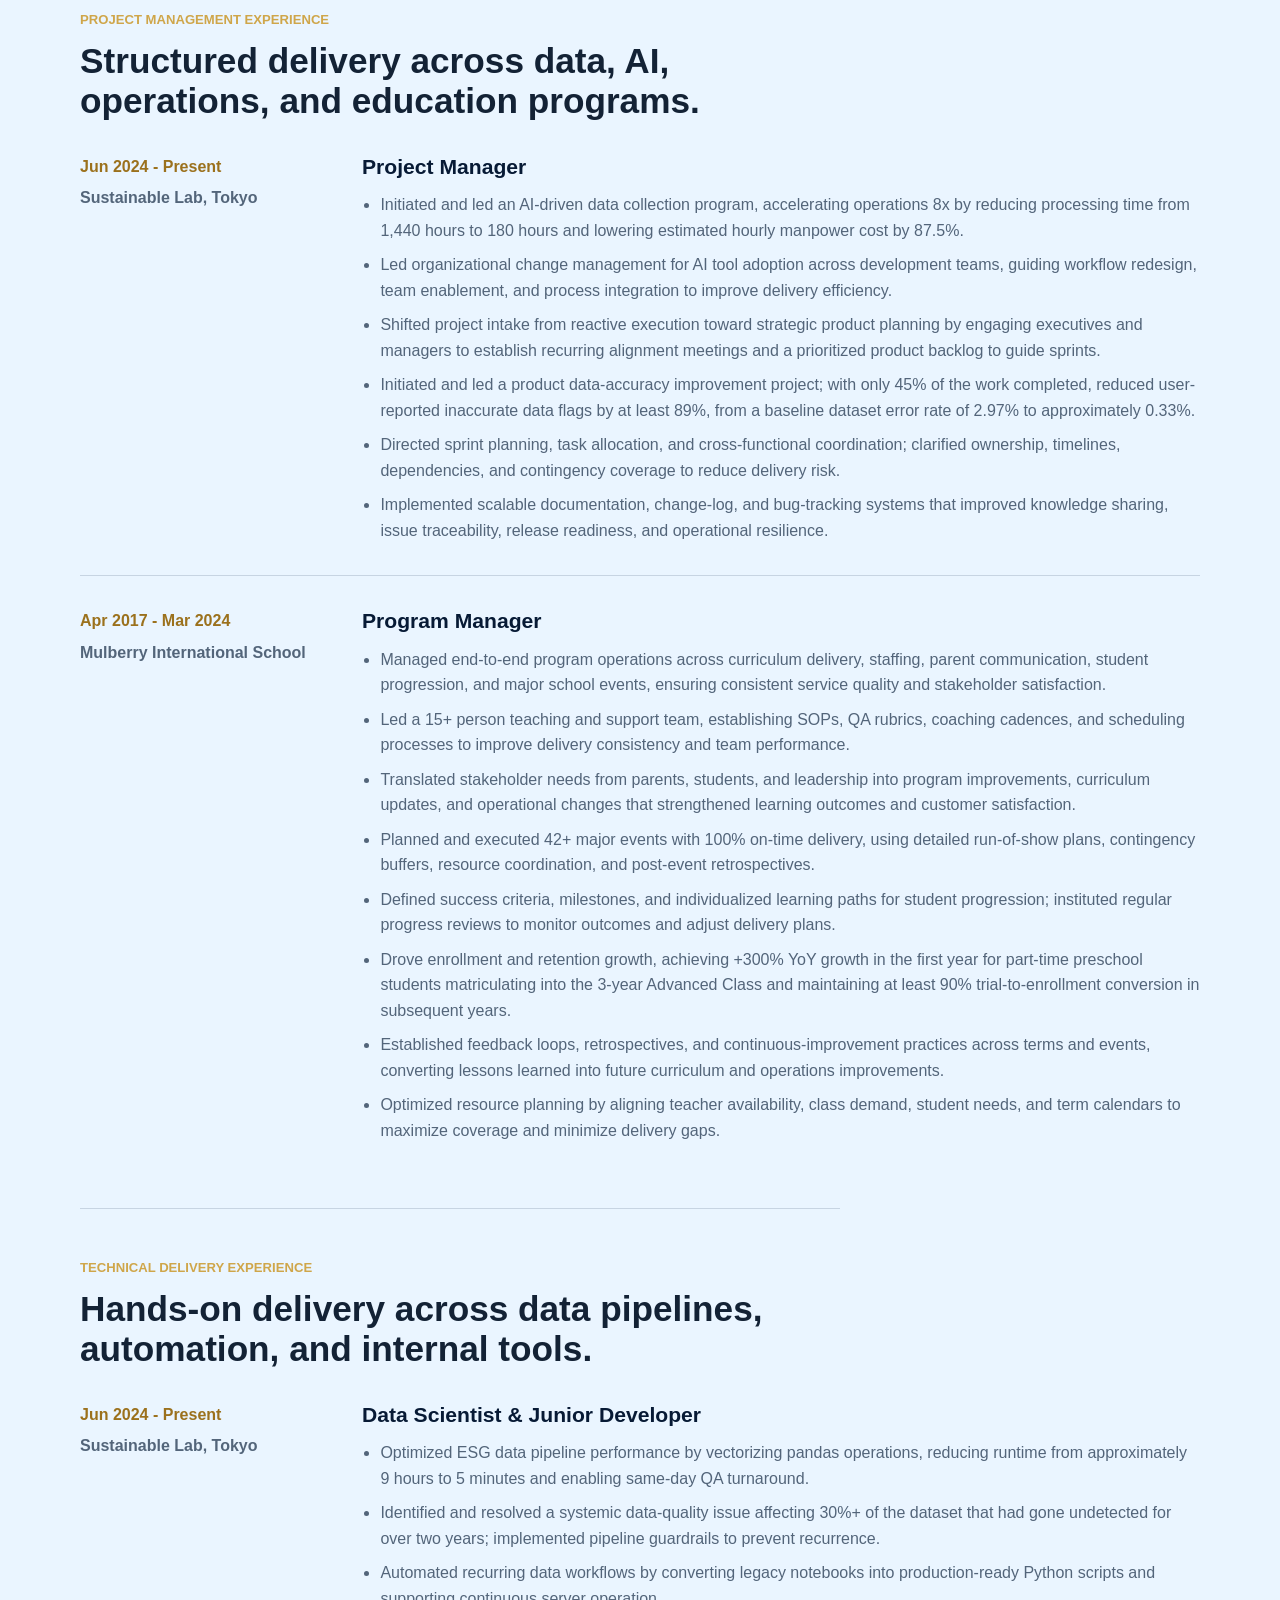
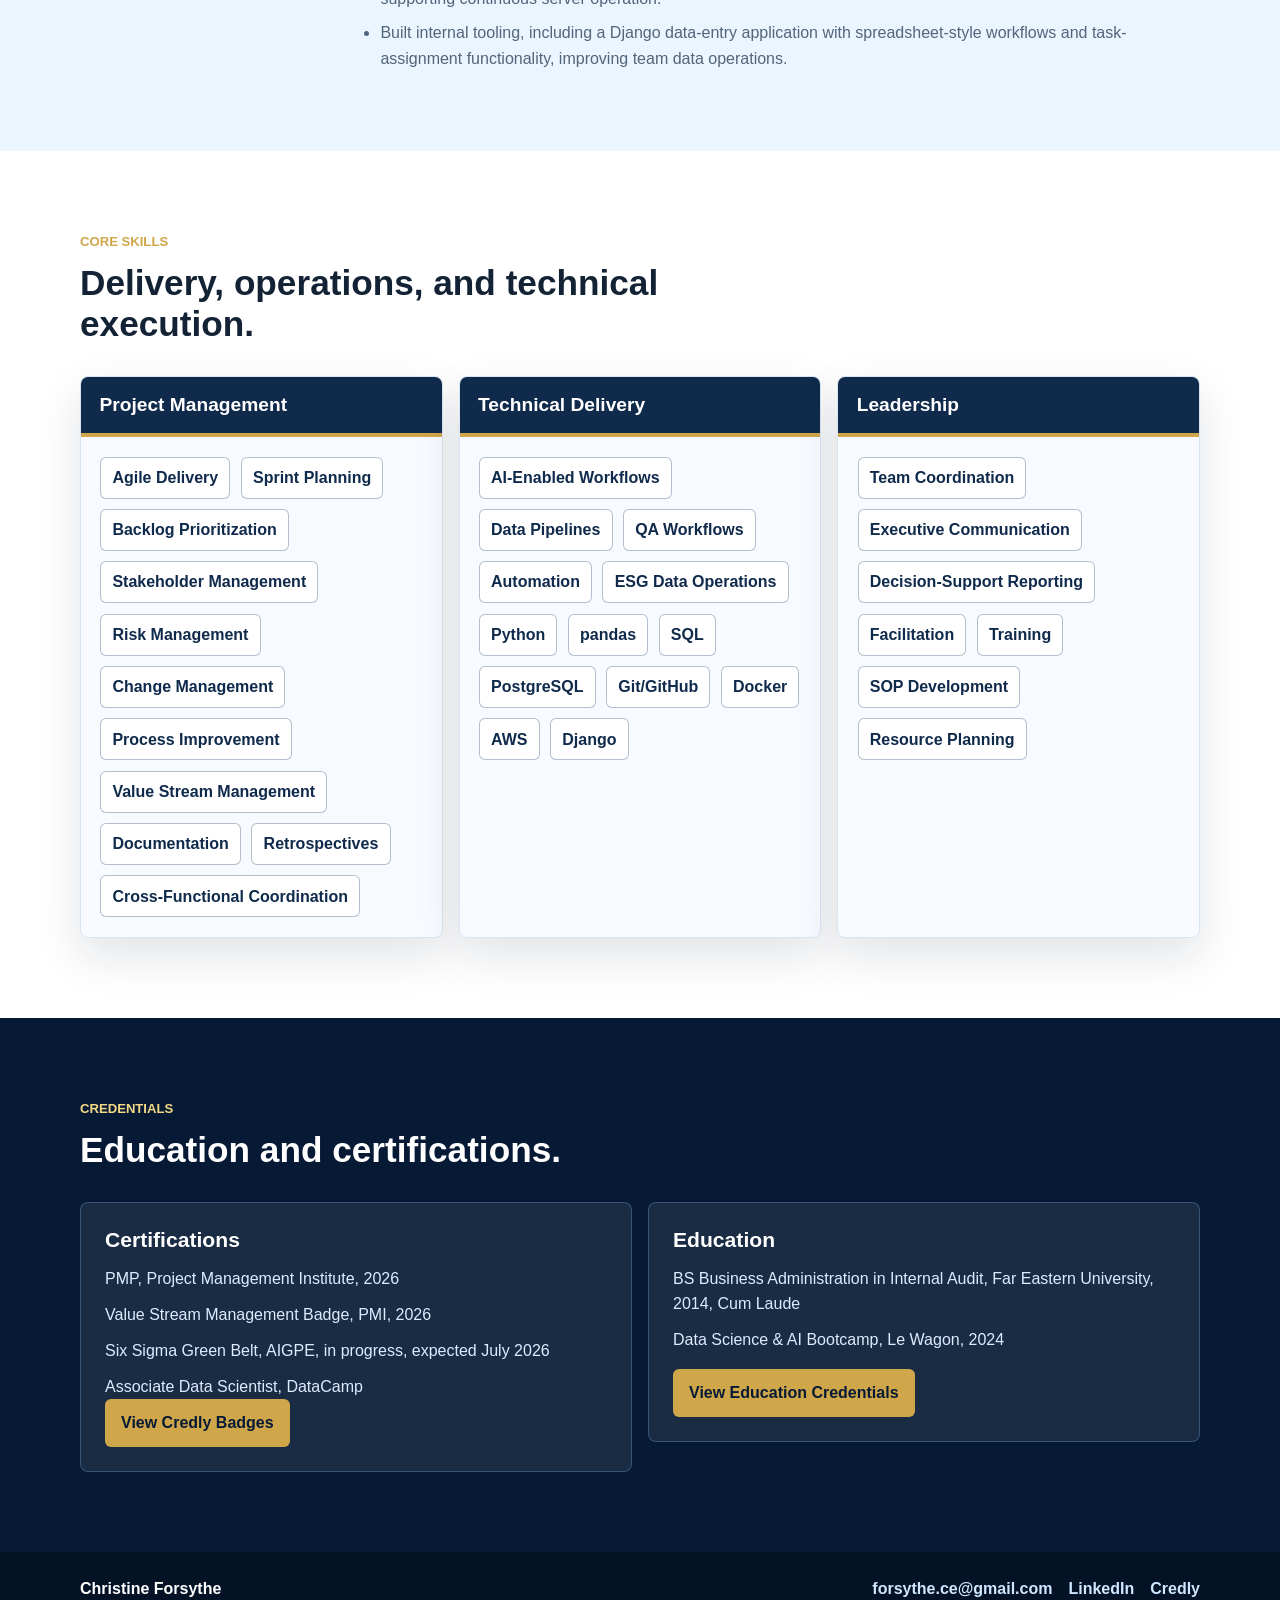
==== commit ab571658: "Bust stylesheet cache" ====
--- a/index.html
+++ b/index.html
@@ -8,7 +8,7 @@
       name="description"
       content="Christine Forsythe is a PMP-certified Project Manager focused on data, AI operations, process improvement, and cross-functional delivery."
     >
-    <link rel="stylesheet" href="styles.css">
+    <link rel="stylesheet" href="styles.css?v=20260529-core-skills-contrast">
   </head>
   <body>
     <a class="skip-link" href="#main">Skip to content</a>
--- a/styles.css
+++ b/styles.css
@@ -388,18 +388,26 @@
 }
 
 .skill-category {
+  overflow: hidden;
   border: 1px solid var(--line);
   border-radius: 8px;
   background: var(--paper);
-  padding: 1.35rem;
+  padding: 0;
   box-shadow: var(--shadow);
 }
 
 .skill-category h3 {
-  margin: 0 0 1rem;
-  color: var(--navy);
+  margin: 0;
+  background: var(--navy-2);
+  color: var(--white);
+  border-bottom: 4px solid var(--gold);
+  padding: 1rem 1.15rem;
   font-size: 1.2rem;
   line-height: 1.25;
+}
+
+.skill-category .skill-cloud {
+  padding: 1.2rem;
 }
 
 .skill-cloud span {
@@ -407,9 +415,9 @@
   align-items: center;
   min-height: 38px;
   padding: 0.45rem 0.7rem;
-  border: 1px solid rgba(23, 58, 99, 0.2);
+  border: 1px solid rgba(23, 58, 99, 0.32);
   border-radius: 6px;
-  background: var(--blue-2);
+  background: var(--white);
   color: var(--navy-2);
   font-weight: 750;
 }
